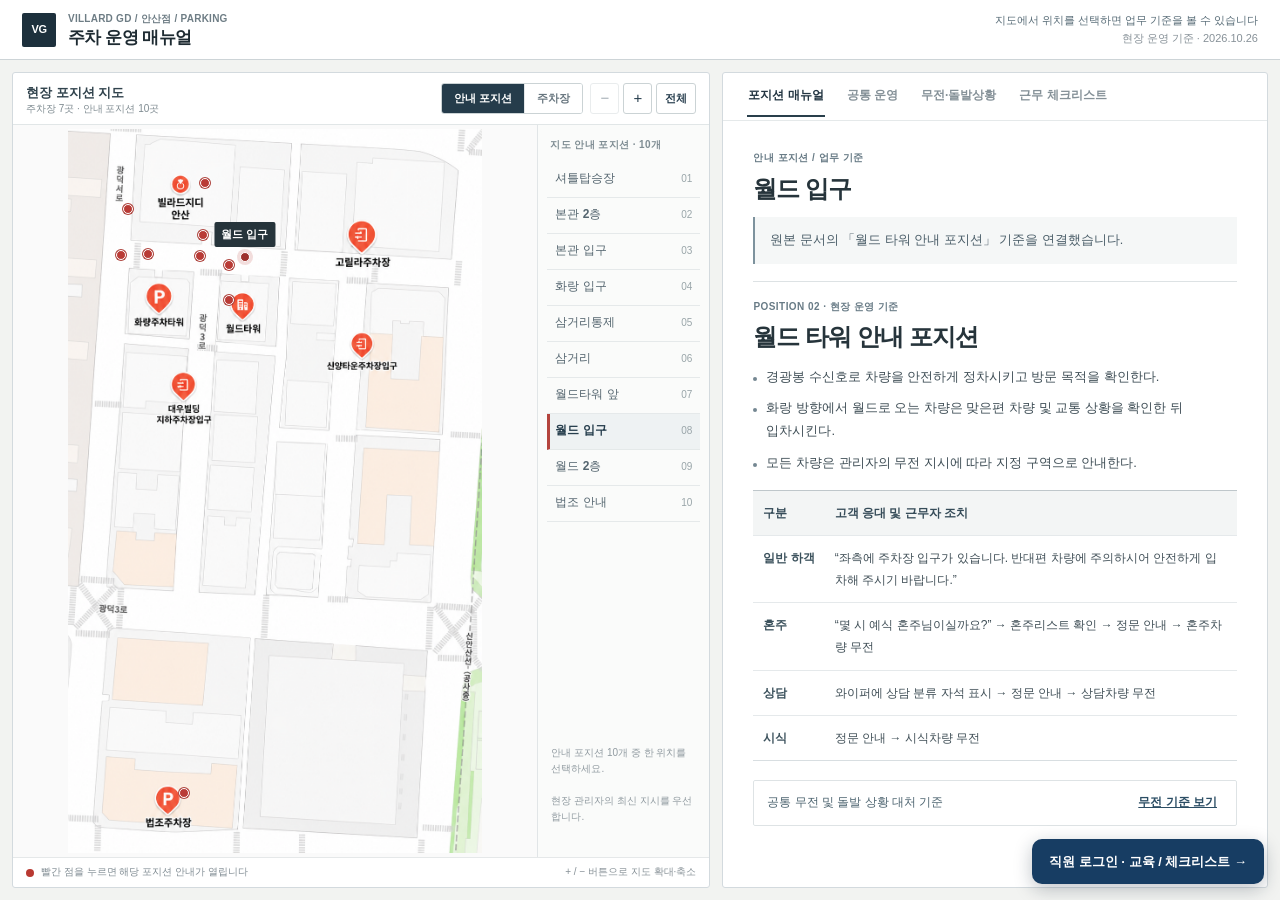
==== WORKON_%EC%95%88%EC%82%B0%EC%A0%90_%EC%A7%81%EC%9B%90%EA%B5%90%EC%9C%A1_%EC%B2%B4%ED%81%AC%EB%A6%AC%EC%8A%A4%ED%8A%B8_%EB%B0%B0%ED%8F%AC/index.html @ e0e675f0 "Add files via upload" ====
<!doctype html>
<html lang="ko">
<head>
<meta charset="utf-8">
<meta name="viewport" content="width=device-width,initial-scale=1">
<meta name="robots" content="noindex,nofollow">
<meta name="theme-color" content="#26343b">
<title>빌라드지디 안산점 | 주차팀 현장 운영 매뉴얼</title>
<style>
:root{font-family:-apple-system,BlinkMacSystemFont,"Malgun Gothic",Arial,sans-serif;color:#27333a;background:#f6f7f8}
*{box-sizing:border-box}body{margin:0;min-height:100dvh;display:grid;place-items:center;padding:24px}
main{max-width:430px;width:100%;padding:28px;background:white;border:1px solid #d8dde2;border-radius:8px}
h1{font-size:20px;margin:0 0 14px}p{font-size:14px;line-height:1.65;color:#52606a}
.links{display:flex;gap:10px;margin-top:20px;flex-wrap:wrap}.links a{border:1px solid #cbd2d8;color:#26343b;text-decoration:none;font-size:14px;padding:12px 16px;border-radius:4px;font-weight:700}
</style>
<script>
(function(){
  var p=new URLSearchParams(location.search);
  var v=p.get('view');
  var isMobile = /Android|iPhone|iPod|iPad|Mobile/i.test(navigator.userAgent) || (window.innerWidth <= 800);
  var target= v==='pc'?'pc.html':v==='mobile'?'mobile.html':(isMobile?'mobile.html':'pc.html');
  window.location.replace(new URL(target,location.href).href);
})();
</script>
</head>
<body><main><h1>빌라드지디 안산점</h1><p>주차팀 현장 운영 매뉴얼을 여는 중입니다. 자동으로 열리지 않으면 아래에서 기기를 선택해 주세요.</p><div class="links"><a href="mobile.html">모바일로 열기</a><a href="pc.html">PC로 열기</a></div></main></body></html>
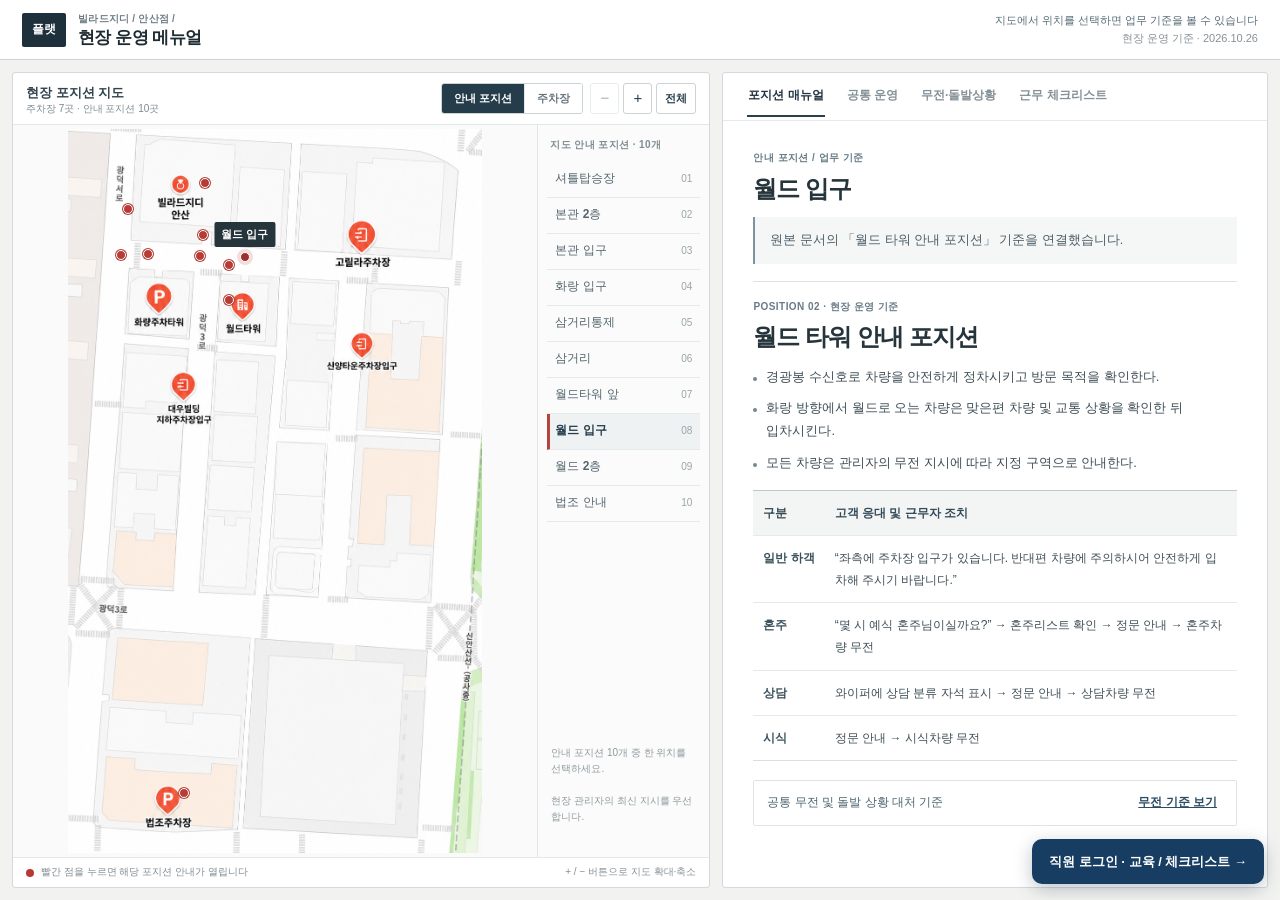
==== commit 229a50b4: "Add files via upload" ====
--- a/WORKON_%EC%95%88%EC%82%B0%EC%A0%90_%EC%A7%81%EC%9B%90%EA%B5%90%EC%9C%A1_%EC%B2%B4%ED%81%AC%EB%A6%AC%EC%8A%A4%ED%8A%B8_%EB%B0%B0%ED%8F%AC/index.html
+++ b/WORKON_%EC%95%88%EC%82%B0%EC%A0%90_%EC%A7%81%EC%9B%90%EA%B5%90%EC%9C%A1_%EC%B2%B4%ED%81%AC%EB%A6%AC%EC%8A%A4%ED%8A%B8_%EB%B0%B0%ED%8F%AC/index.html
@@ -5,7 +5,7 @@
 <meta name="viewport" content="width=device-width,initial-scale=1">
 <meta name="robots" content="noindex,nofollow">
 <meta name="theme-color" content="#26343b">
-<title>빌라드지디 안산점 | 주차팀 현장 운영 매뉴얼</title>
+<title>플랫 빌라드지디 안산점 | 현장 운영 메뉴얼</title>
 <style>
 :root{font-family:-apple-system,BlinkMacSystemFont,"Malgun Gothic",Arial,sans-serif;color:#27333a;background:#f6f7f8}
 *{box-sizing:border-box}body{margin:0;min-height:100dvh;display:grid;place-items:center;padding:24px}
@@ -23,4 +23,4 @@
 })();
 </script>
 </head>
-<body><main><h1>빌라드지디 안산점</h1><p>주차팀 현장 운영 매뉴얼을 여는 중입니다. 자동으로 열리지 않으면 아래에서 기기를 선택해 주세요.</p><div class="links"><a href="mobile.html">모바일로 열기</a><a href="pc.html">PC로 열기</a></div></main></body></html>
+<body><main><h1>빌라드지디 안산점</h1><p>현장 운영 메뉴얼을 여는 중입니다. 자동으로 열리지 않으면 아래에서 기기를 선택해 주세요.</p><div class="links"><a href="mobile.html">모바일로 열기</a><a href="pc.html">PC로 열기</a></div></main></body></html>
